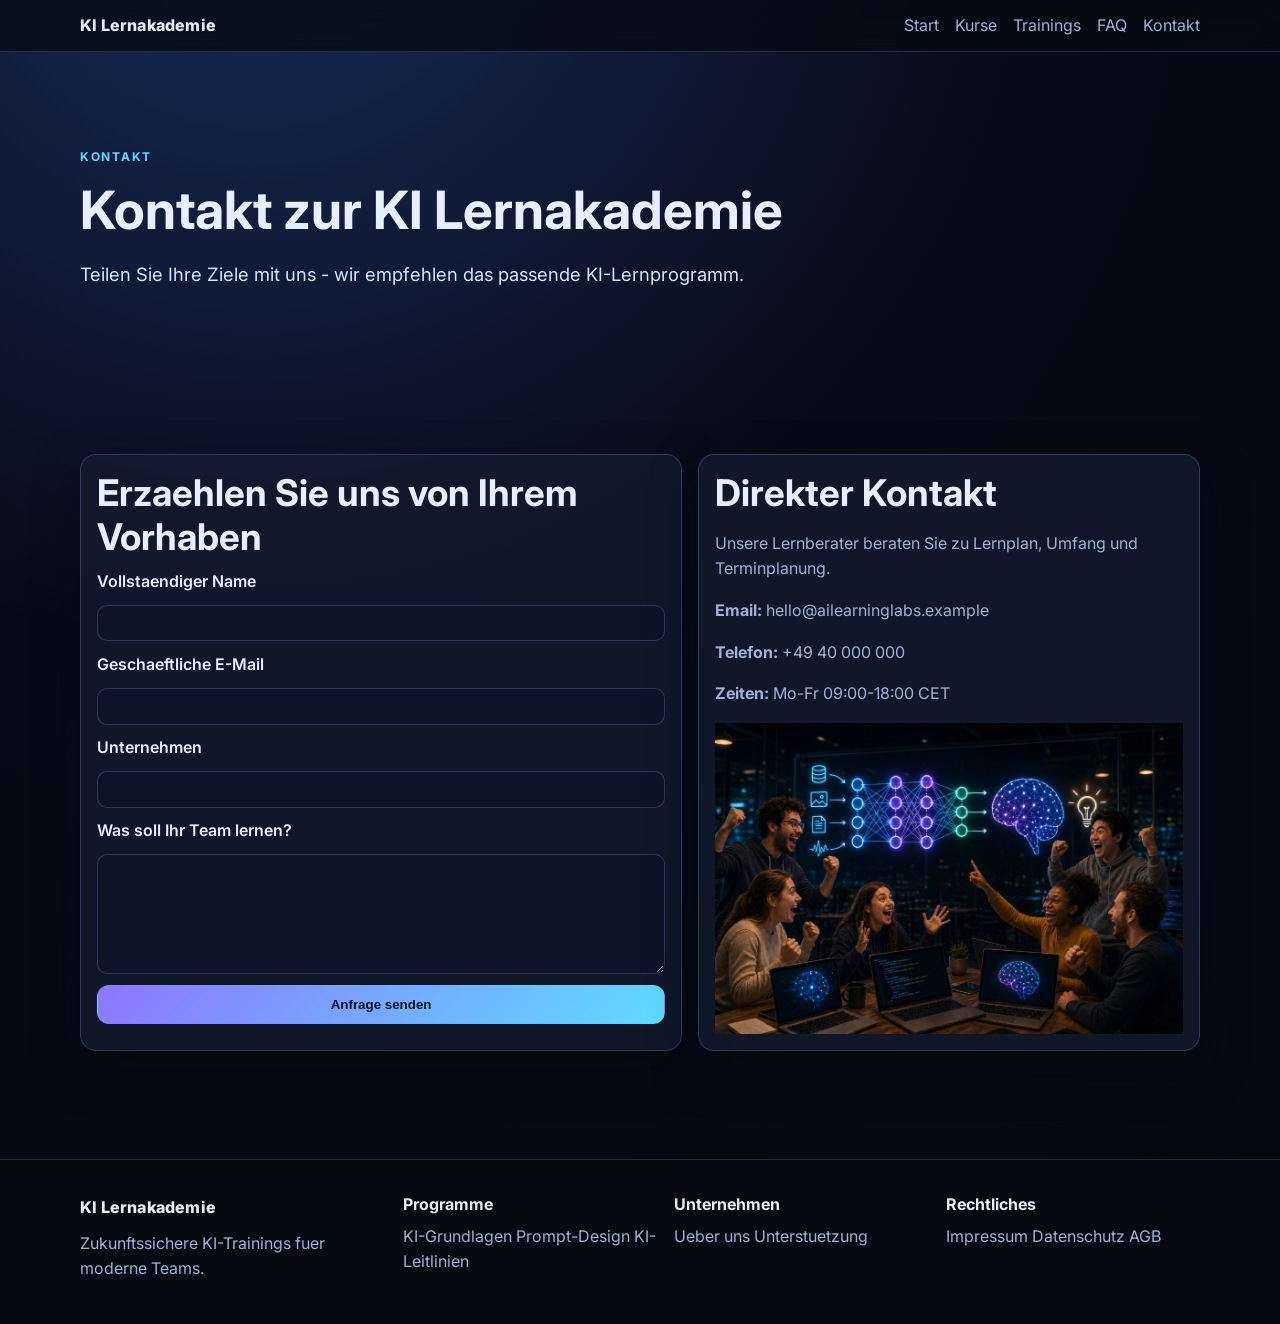
==== web/contact.html @ 89f4a5e7 "Replace web submodule link with full website files. Co-authored-by: Cursor <cursoragent@cursor.com>" ====
<!doctype html>
<html lang="de">
<head>
  <meta charset="utf-8">
  <meta name="viewport" content="width=device-width, initial-scale=1">
  <title data-i18n="page.contact.title">Kontakt zur KI Lernakademie</title>
  <link rel="preconnect" href="https://fonts.googleapis.com">
  <link rel="preconnect" href="https://fonts.gstatic.com" crossorigin>
  <link href="https://fonts.googleapis.com/css2?family=Inter:wght@400;500;600;700;800&display=swap" rel="stylesheet">
  <link rel="stylesheet" href="assets/css/style.css">
</head>
<body data-page="contact">
  <header class="site-header">
    <div class="container header-row">
      <a class="brand" href="index.html" data-i18n="brand.name">KI Lernakademie</a>
      <button class="mobile-nav-toggle" type="button" aria-label="Navigation umschalten">Menue</button>
      <nav class="main-nav" aria-label="Hauptnavigation">
        <a href="index.html" data-i18n="nav.home">Start</a>
        <a href="courses.html" data-i18n="nav.courses">Kurse</a>
        <a href="workshops.html" data-i18n="nav.workshops">Trainings</a>
        <a href="faq.html" data-i18n="nav.faq">FAQ</a>
        <a href="contact.html" data-i18n="nav.contact">Kontakt</a>
      </nav>
    </div>
  </header>

  <main>
    <section class="hero">
      <div class="container">
        <p class="eyebrow" data-i18n="nav.contact">Kontakt</p>
        <h1 data-i18n="page.contact.title">Kontakt zur KI Lernakademie</h1>
        <p class="lead" data-i18n="page.contact.lead">Teilen Sie Ihre Ziele mit uns - wir empfehlen das passende KI-Lernprogramm.</p>
      </div>
    </section>

    <section class="section">
      <div class="container contact-grid">
        <article class="card">
          <h2 data-i18n="contact.formTitle">Erzaehlen Sie uns von Ihrem Vorhaben</h2>
          <form>
            <label for="name" data-i18n="contact.name">Vollstaendiger Name</label>
            <input id="name" name="name" type="text" required>
            <label for="email" data-i18n="contact.email">Geschaeftliche E-Mail</label>
            <input id="email" name="email" type="email" required>
            <label for="company" data-i18n="contact.company">Unternehmen</label>
            <input id="company" name="company" type="text">
            <label for="message" data-i18n="contact.message">Was soll Ihr Team lernen?</label>
            <textarea id="message" name="message"></textarea>
            <button class="btn btn-primary" type="submit" data-i18n="contact.submit">Anfrage senden</button>
          </form>
        </article>
        <article class="card">
          <h2 data-i18n="contact.detailsTitle">Direkter Kontakt</h2>
          <p data-i18n="contact.detailsBody">Unsere Lernberater beraten Sie zu Lernplan, Umfang und Terminplanung.</p>
          <p><strong>Email:</strong> hello@ailearninglabs.example</p>
          <p><strong>Telefon:</strong> +49 40 000 000</p>
          <p><strong>Zeiten:</strong> Mo-Fr 09:00-18:00 CET</p>
          <img src="assets/img/hero-01.png" alt="Kontakt Visual">
        </article>
      </div>
    </section>
  </main>

  <footer class="site-footer">
    <div class="container footer-grid">
      <div>
        <p class="brand" data-i18n="brand.name">KI Lernakademie</p>
        <p data-i18n="footer.tagline">Zukunftssichere KI-Trainings fuer moderne Teams.</p>
      </div>
      <div>
        <h3 data-i18n="footer.programs">Programme</h3>
        <a href="courses.html" data-i18n="footer.aiFund">KI-Grundlagen</a>
        <a href="courses.html" data-i18n="footer.prompt">Prompt-Design</a>
        <a href="courses.html" data-i18n="footer.gov">KI-Leitlinien</a>
      </div>
      <div>
        <h3 data-i18n="footer.company">Unternehmen</h3>
        <a href="index.html" data-i18n="footer.about">Ueber uns</a>
        <a href="faq.html" data-i18n="footer.support">Unterstuetzung</a>
      </div>
      <div>
        <h3 data-i18n="footer.legal">Rechtliches</h3>
        <a href="#" data-i18n="footer.imprint">Impressum</a>
        <a href="#" data-i18n="footer.privacy">Datenschutz</a>
        <a href="#" data-i18n="footer.terms">AGB</a>
      </div>
    </div>
  </footer>

  <script src="assets/js/main.js"></script>
</body>
</html>
---- web/assets/css/style.css ----
:root {
  --bg: #070b17;
  --bg-soft: #0f1730;
  --panel: rgba(19, 28, 48, 0.76);
  --text: #e6eeff;
  --muted: #9eb2d9;
  --stroke: rgba(133, 167, 255, 0.25);
  --accent: #5edbff;
  --accent-2: #8d76ff;
  --shadow: 0 18px 44px rgba(2, 7, 19, 0.5);
}

*,
*::before,
*::after {
  box-sizing: border-box;
}

html {
  scroll-behavior: smooth;
}

body {
  margin: 0;
  font-family: "Inter", sans-serif;
  color: var(--text);
  background: radial-gradient(circle at 20% -10%, #182c5a 0%, #070b17 44%, #05070f 100%);
  line-height: 1.6;
}

img {
  max-width: 100%;
  display: block;
}

a {
  color: inherit;
  text-decoration: none;
}

.container {
  width: min(1120px, 92vw);
  margin: 0 auto;
}

.site-header {
  position: sticky;
  top: 0;
  z-index: 50;
  border-bottom: 1px solid rgba(133, 167, 255, 0.22);
  background: rgba(6, 10, 19, 0.8);
  backdrop-filter: blur(11px);
}

.header-row {
  display: flex;
  align-items: center;
  justify-content: space-between;
  gap: 1rem;
  padding: 0.8rem 0;
}

.brand {
  font-weight: 800;
  letter-spacing: 0.2px;
}

.mobile-nav-toggle {
  display: none;
  background: transparent;
  border: 1px solid var(--stroke);
  border-radius: 10px;
  padding: 0.45rem 0.7rem;
  color: var(--text);
}

.main-nav {
  display: flex;
  align-items: center;
  gap: 1rem;
}

.main-nav a {
  color: var(--muted);
}

.main-nav a:hover,
.main-nav a:focus-visible {
  color: var(--accent);
}

.hero {
  padding: 5.2rem 0 4.4rem;
}

.hero-grid {
  display: grid;
  grid-template-columns: 1.2fr 1fr;
  gap: 1.4rem;
  align-items: center;
}

.eyebrow {
  font-size: 0.75rem;
  letter-spacing: 1.7px;
  text-transform: uppercase;
  font-weight: 700;
  color: var(--accent);
}

h1,
h2,
h3 {
  line-height: 1.2;
  margin: 0 0 0.6rem;
}

h1 {
  font-size: clamp(1.95rem, 5.2vw, 3.3rem);
}

h2 {
  font-size: clamp(1.45rem, 3.8vw, 2.3rem);
}

.lead {
  color: #d6e4ff;
  font-size: clamp(1rem, 2.3vw, 1.15rem);
}

.hero-media,
.panel {
  border-radius: 18px;
  border: 1px solid var(--stroke);
  background: var(--panel);
  box-shadow: var(--shadow);
}

.hero-media {
  overflow: hidden;
}

.btn {
  display: inline-flex;
  align-items: center;
  justify-content: center;
  border-radius: 12px;
  border: 1px solid transparent;
  padding: 0.7rem 1.05rem;
  font-weight: 700;
  transition: transform 0.2s ease, box-shadow 0.2s ease;
}

.btn:focus-visible,
.main-nav a:focus-visible,
summary:focus-visible,
input:focus-visible,
textarea:focus-visible {
  outline: 2px solid var(--accent);
  outline-offset: 2px;
}

.btn-primary {
  color: #061124;
  background: linear-gradient(135deg, var(--accent-2), var(--accent));
}

.btn-secondary {
  border-color: rgba(94, 219, 255, 0.4);
  background: rgba(94, 219, 255, 0.12);
}

.btn:hover {
  transform: translateY(-2px);
  box-shadow: 0 10px 24px rgba(94, 219, 255, 0.22);
}

.section {
  padding: 4.7rem 0;
}

.section-head {
  margin-bottom: 1.35rem;
}

.cards {
  display: grid;
  grid-template-columns: repeat(3, minmax(0, 1fr));
  gap: 1rem;
}

.card {
  border: 1px solid var(--stroke);
  border-radius: 16px;
  background: var(--panel);
  box-shadow: var(--shadow);
  padding: 1rem;
}

.card p {
  color: var(--muted);
}

.link-accent {
  color: var(--accent);
  font-weight: 600;
}

.split-section {
  background: linear-gradient(180deg, rgba(84, 130, 255, 0.08), rgba(94, 219, 255, 0.02));
  border-top: 1px solid rgba(133, 167, 255, 0.2);
  border-bottom: 1px solid rgba(133, 167, 255, 0.2);
}

.split-grid {
  display: grid;
  grid-template-columns: 1.25fr 1fr;
  gap: 1.2rem;
}

.course-card {
  overflow: hidden;
  padding: 0;
}

.course-card img {
  width: 100%;
  height: 220px;
  object-fit: contain;
  object-position: center;
  background: rgba(8, 14, 28, 0.9);
  padding: 0.35rem;
}

.course-card .content {
  padding: 0.95rem;
}

.benefits {
  list-style: none;
  margin: 0;
  padding: 0;
  display: grid;
  gap: 0.7rem;
}

.benefits li {
  border: 1px solid var(--stroke);
  background: rgba(17, 27, 47, 0.66);
  border-radius: 12px;
  padding: 0.8rem 0.9rem;
}

.faq-list {
  display: grid;
  gap: 0.75rem;
}

details {
  border: 1px solid var(--stroke);
  border-radius: 12px;
  background: rgba(17, 27, 47, 0.66);
  padding: 0.8rem 0.95rem;
}

summary {
  cursor: pointer;
  font-weight: 600;
}

details p {
  color: var(--muted);
  margin: 0.6rem 0 0;
}

.cta-section {
  text-align: center;
}

.cta-section p {
  color: var(--muted);
}

.timeline {
  display: grid;
  gap: 0.7rem;
  margin-top: 1rem;
}

.timeline-item {
  border: 1px solid var(--stroke);
  border-radius: 12px;
  background: rgba(17, 27, 47, 0.66);
  padding: 0.7rem 0.85rem;
}

.contact-grid {
  display: grid;
  grid-template-columns: 1.2fr 1fr;
  gap: 1rem;
}

form {
  display: grid;
  gap: 0.65rem;
}

label {
  font-weight: 600;
}

input,
textarea {
  width: 100%;
  border-radius: 10px;
  border: 1px solid var(--stroke);
  background: rgba(13, 21, 39, 0.85);
  color: var(--text);
  padding: 0.62rem 0.75rem;
}

textarea {
  min-height: 120px;
}

.site-footer {
  margin-top: 2rem;
  border-top: 1px solid rgba(133, 167, 255, 0.2);
  background: rgba(7, 10, 18, 0.82);
}

.footer-grid {
  padding: 2.2rem 0;
  display: grid;
  grid-template-columns: 1.2fr repeat(3, 1fr);
  gap: 1.1rem;
}

.footer-grid h3 {
  font-size: 1rem;
}

.footer-grid p,
.footer-grid a {
  color: var(--muted);
  margin: 0 0 0.45rem;
}

.footer-grid .brand {
  color: var(--text);
  margin-bottom: 0.65rem;
}

@media (max-width: 980px) {
  .hero-grid,
  .split-grid,
  .contact-grid {
    grid-template-columns: 1fr;
  }

  .cards,
  .footer-grid {
    grid-template-columns: repeat(2, minmax(0, 1fr));
  }
}

@media (max-width: 760px) {
  .mobile-nav-toggle {
    display: inline-flex;
  }

  .main-nav {
    position: absolute;
    top: 64px;
    left: 4vw;
    right: 4vw;
    border: 1px solid var(--stroke);
    border-radius: 12px;
    background: rgba(7, 12, 21, 0.96);
    display: none;
    flex-direction: column;
    align-items: flex-start;
    padding: 0.8rem;
    gap: 0.7rem;
  }

  .main-nav.is-open {
    display: flex;
  }

  .cards,
  .footer-grid {
    grid-template-columns: 1fr;
  }
}
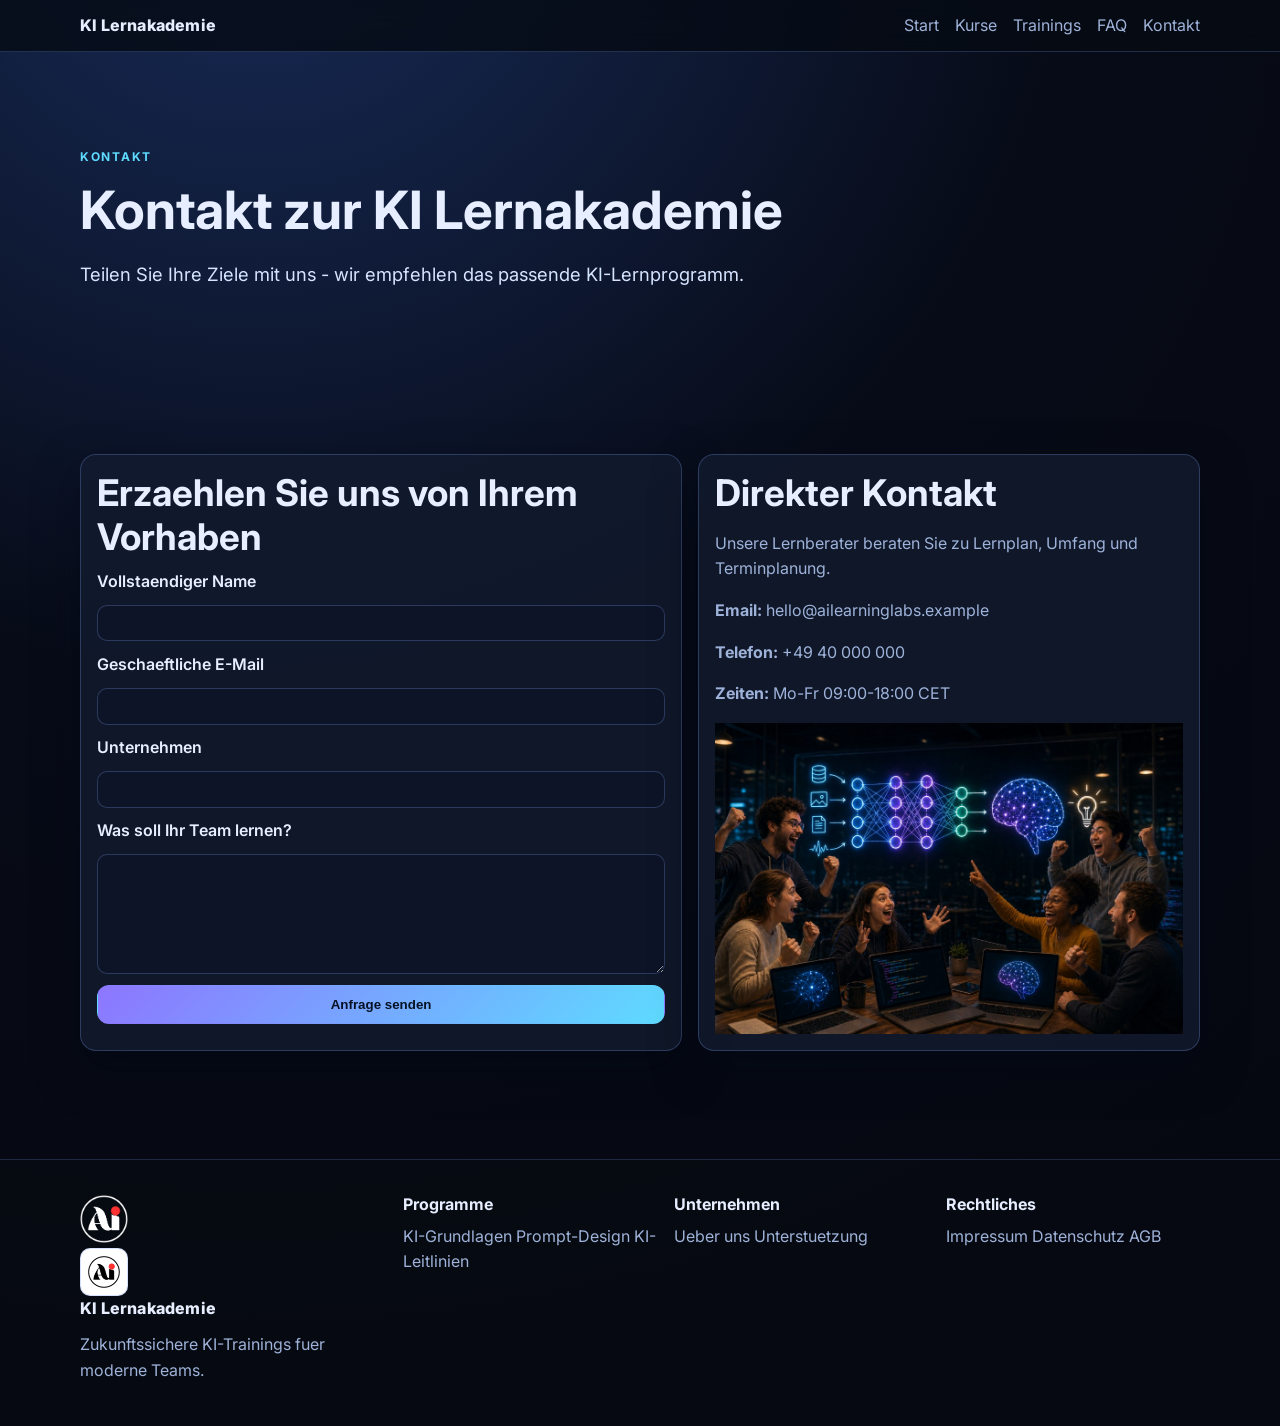
==== commit 376f7ad1: "Update website branding and expand homepage course cards. Co-authored-by: Cursor <cursoragent@cursor" ====
--- a/web/contact.html
+++ b/web/contact.html
@@ -64,6 +64,10 @@
   <footer class="site-footer">
     <div class="container footer-grid">
       <div>
+        <img class="brand-logo" src="assets/img/logo-aimpathic-hell.png" alt="AimpathiC Logo hell">
+        <div class="brand-logo-surface">
+          <img src="assets/img/logo-aimpathic-schwarz.png" alt="AimpathiC Logo schwarz">
+        </div>
         <p class="brand" data-i18n="brand.name">KI Lernakademie</p>
         <p data-i18n="footer.tagline">Zukunftssichere KI-Trainings fuer moderne Teams.</p>
       </div>
--- a/web/assets/css/style.css
+++ b/web/assets/css/style.css
@@ -49,6 +49,7 @@
   z-index: 50;
   border-bottom: 1px solid rgba(133, 167, 255, 0.22);
   background: rgba(6, 10, 19, 0.8);
+  -webkit-backdrop-filter: blur(11px);
   backdrop-filter: blur(11px);
 }
 
@@ -63,6 +64,30 @@
 .brand {
   font-weight: 800;
   letter-spacing: 0.2px;
+}
+
+.brand-logo {
+  width: 48px;
+  height: 48px;
+  object-fit: contain;
+}
+
+.brand-logo-surface {
+  width: 48px;
+  height: 48px;
+  display: inline-flex;
+  align-items: center;
+  justify-content: center;
+  background: #ffffff;
+  border-radius: 10px;
+  border: 1px solid rgba(133, 167, 255, 0.35);
+  margin-top: 0.35rem;
+}
+
+.brand-logo-surface img {
+  width: 32px;
+  height: 32px;
+  object-fit: contain;
 }
 
 .mobile-nav-toggle {
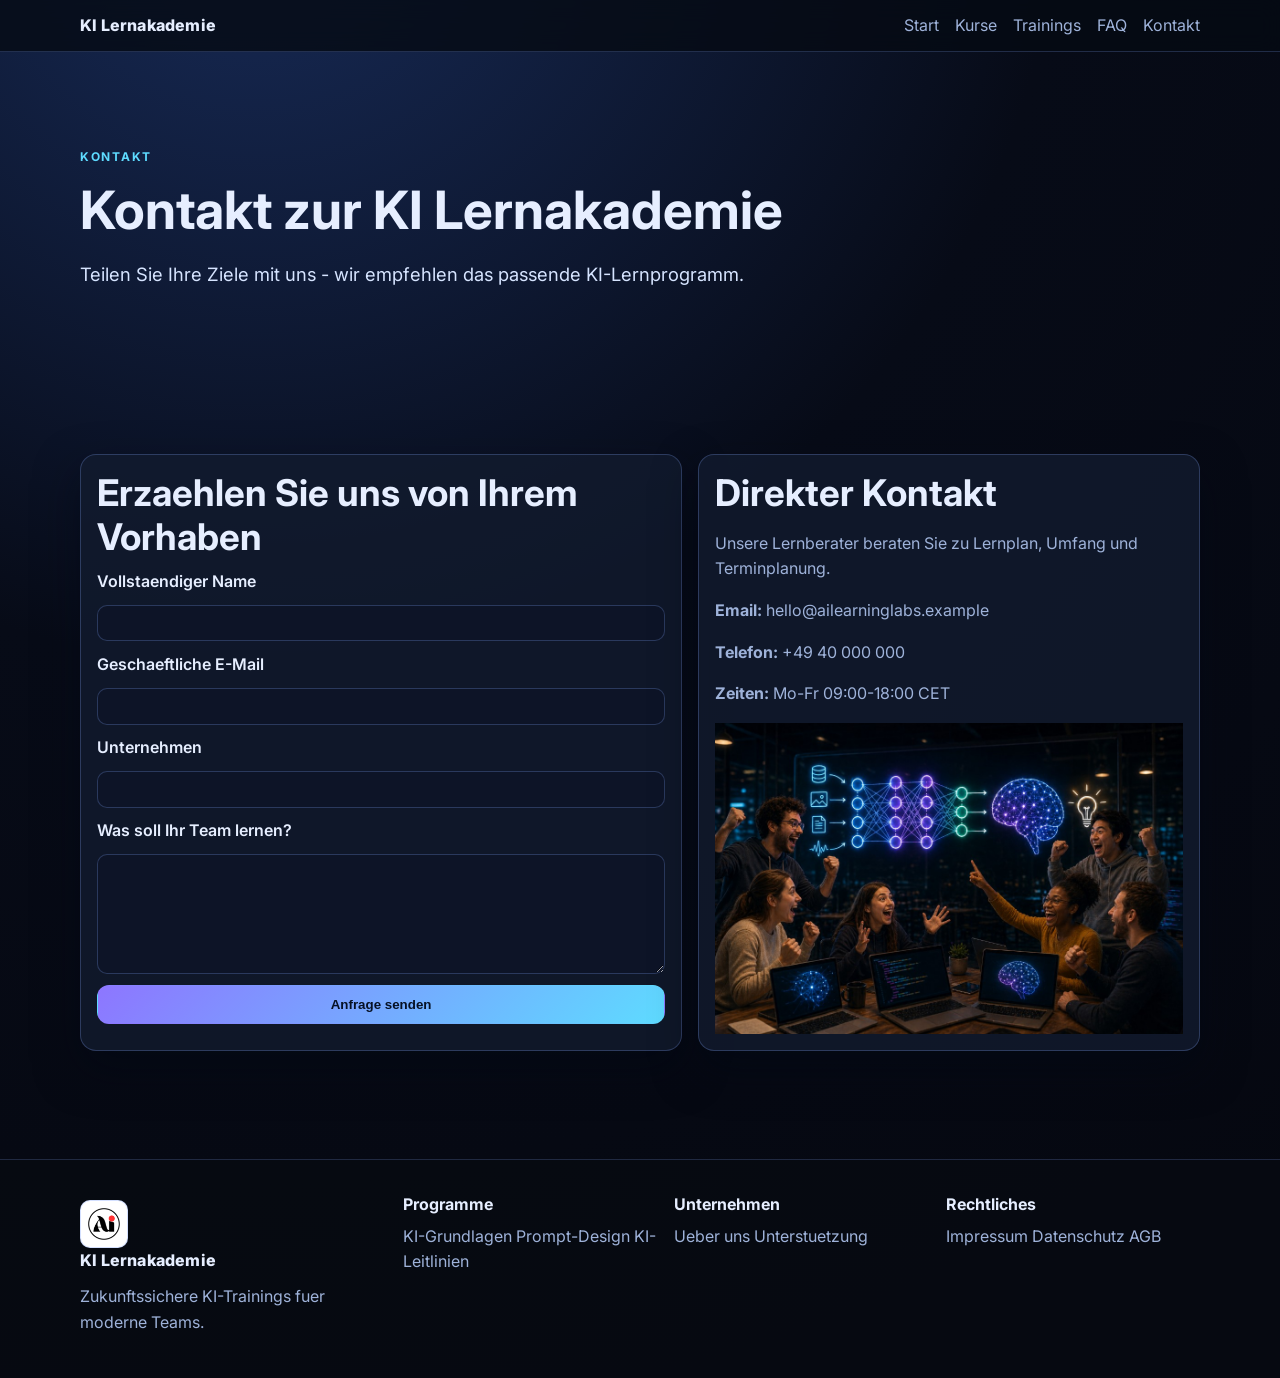
==== commit 199d7d99: "Remove light footer logo across all website pages. Co-authored-by: Cursor <cursoragent@cursor.com>" ====
--- a/web/contact.html
+++ b/web/contact.html
@@ -64,7 +64,6 @@
   <footer class="site-footer">
     <div class="container footer-grid">
       <div>
-        <img class="brand-logo" src="assets/img/logo-aimpathic-hell.png" alt="AimpathiC Logo hell">
         <div class="brand-logo-surface">
           <img src="assets/img/logo-aimpathic-schwarz.png" alt="AimpathiC Logo schwarz">
         </div>
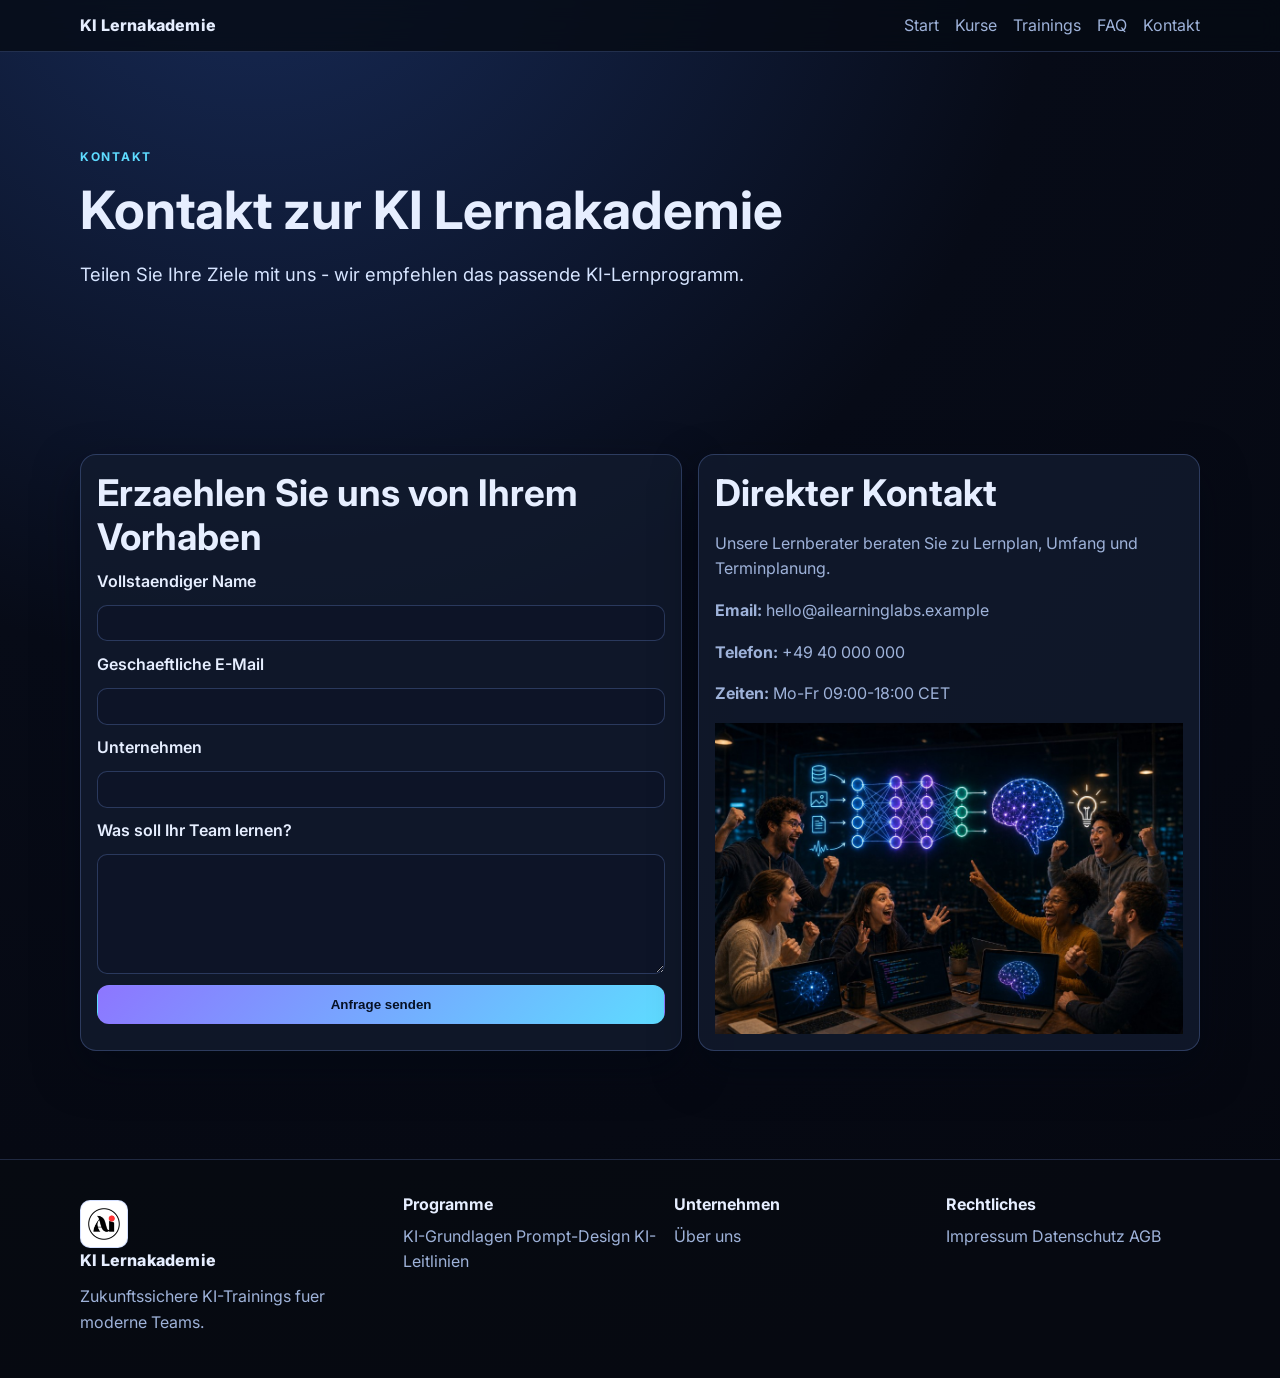
==== commit b65d0afb: "[verified] Simplify company footer to Über uns" ====
--- a/web/contact.html
+++ b/web/contact.html
@@ -78,8 +78,7 @@
       </div>
       <div>
         <h3 data-i18n="footer.company">Unternehmen</h3>
-        <a href="index.html" data-i18n="footer.about">Ueber uns</a>
-        <a href="faq.html" data-i18n="footer.support">Unterstuetzung</a>
+        <a href="index.html" data-i18n="footer.about">Über uns</a>
       </div>
       <div>
         <h3 data-i18n="footer.legal">Rechtliches</h3>
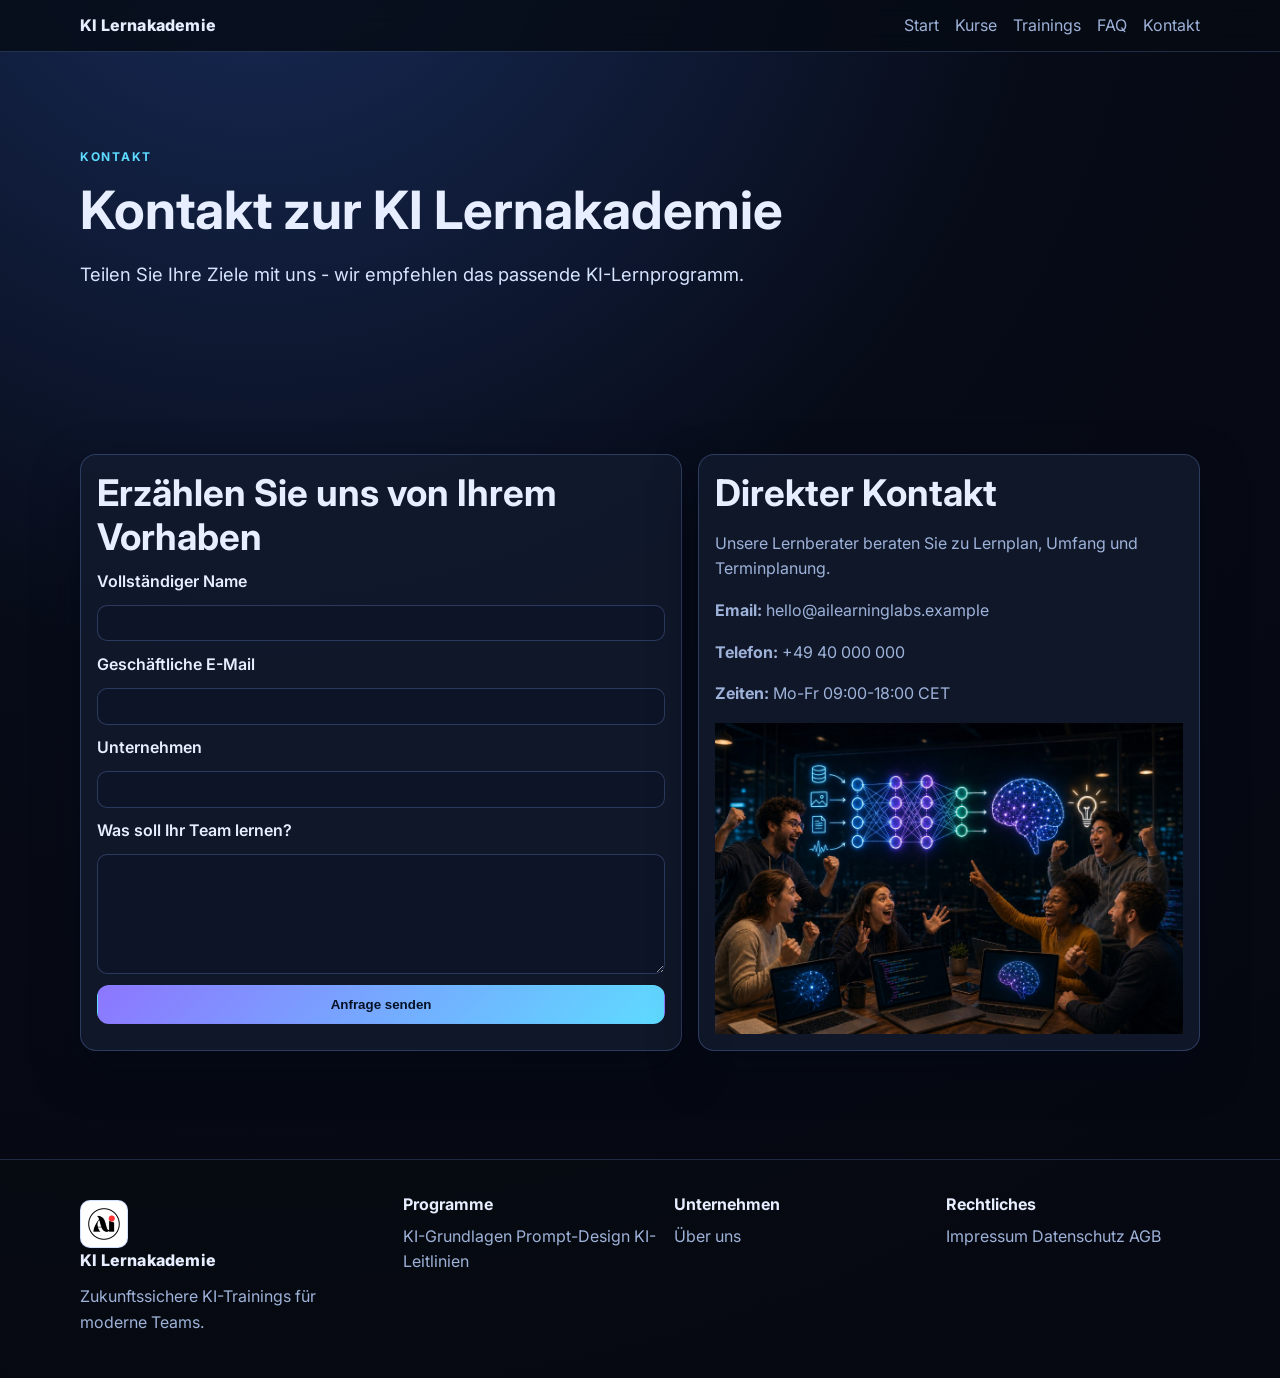
==== commit 81df64b7: "Replace transcribed German umlauts with ä, ö, ü across site" ====
--- a/web/contact.html
+++ b/web/contact.html
@@ -2,6 +2,10 @@
 <html lang="de">
 <head>
   <meta charset="utf-8">
+  <link rel="icon" type="image/png" sizes="16x16" href="/favicon-16x16.png">
+  <link rel="icon" type="image/png" sizes="32x32" href="/favicon-32x32.png">
+  <link rel="icon" href="/favicon.ico" sizes="any">
+  <link rel="apple-touch-icon" href="/apple-touch-icon.png" sizes="180x180">
   <meta name="viewport" content="width=device-width, initial-scale=1">
   <title data-i18n="page.contact.title">Kontakt zur KI Lernakademie</title>
   <link rel="preconnect" href="https://fonts.googleapis.com">
@@ -13,7 +17,7 @@
   <header class="site-header">
     <div class="container header-row">
       <a class="brand" href="index.html" data-i18n="brand.name">KI Lernakademie</a>
-      <button class="mobile-nav-toggle" type="button" aria-label="Navigation umschalten">Menue</button>
+      <button class="mobile-nav-toggle" type="button" aria-label="Navigation umschalten">Menü</button>
       <nav class="main-nav" aria-label="Hauptnavigation">
         <a href="index.html" data-i18n="nav.home">Start</a>
         <a href="courses.html" data-i18n="nav.courses">Kurse</a>
@@ -36,11 +40,11 @@
     <section class="section">
       <div class="container contact-grid">
         <article class="card">
-          <h2 data-i18n="contact.formTitle">Erzaehlen Sie uns von Ihrem Vorhaben</h2>
+          <h2 data-i18n="contact.formTitle">Erzählen Sie uns von Ihrem Vorhaben</h2>
           <form>
-            <label for="name" data-i18n="contact.name">Vollstaendiger Name</label>
+            <label for="name" data-i18n="contact.name">Vollständiger Name</label>
             <input id="name" name="name" type="text" required>
-            <label for="email" data-i18n="contact.email">Geschaeftliche E-Mail</label>
+            <label for="email" data-i18n="contact.email">Geschäftliche E-Mail</label>
             <input id="email" name="email" type="email" required>
             <label for="company" data-i18n="contact.company">Unternehmen</label>
             <input id="company" name="company" type="text">
@@ -68,7 +72,7 @@
           <img src="assets/img/logo-aimpathic-schwarz.png" alt="AimpathiC Logo schwarz">
         </div>
         <p class="brand" data-i18n="brand.name">KI Lernakademie</p>
-        <p data-i18n="footer.tagline">Zukunftssichere KI-Trainings fuer moderne Teams.</p>
+        <p data-i18n="footer.tagline">Zukunftssichere KI-Trainings für moderne Teams.</p>
       </div>
       <div>
         <h3 data-i18n="footer.programs">Programme</h3>
